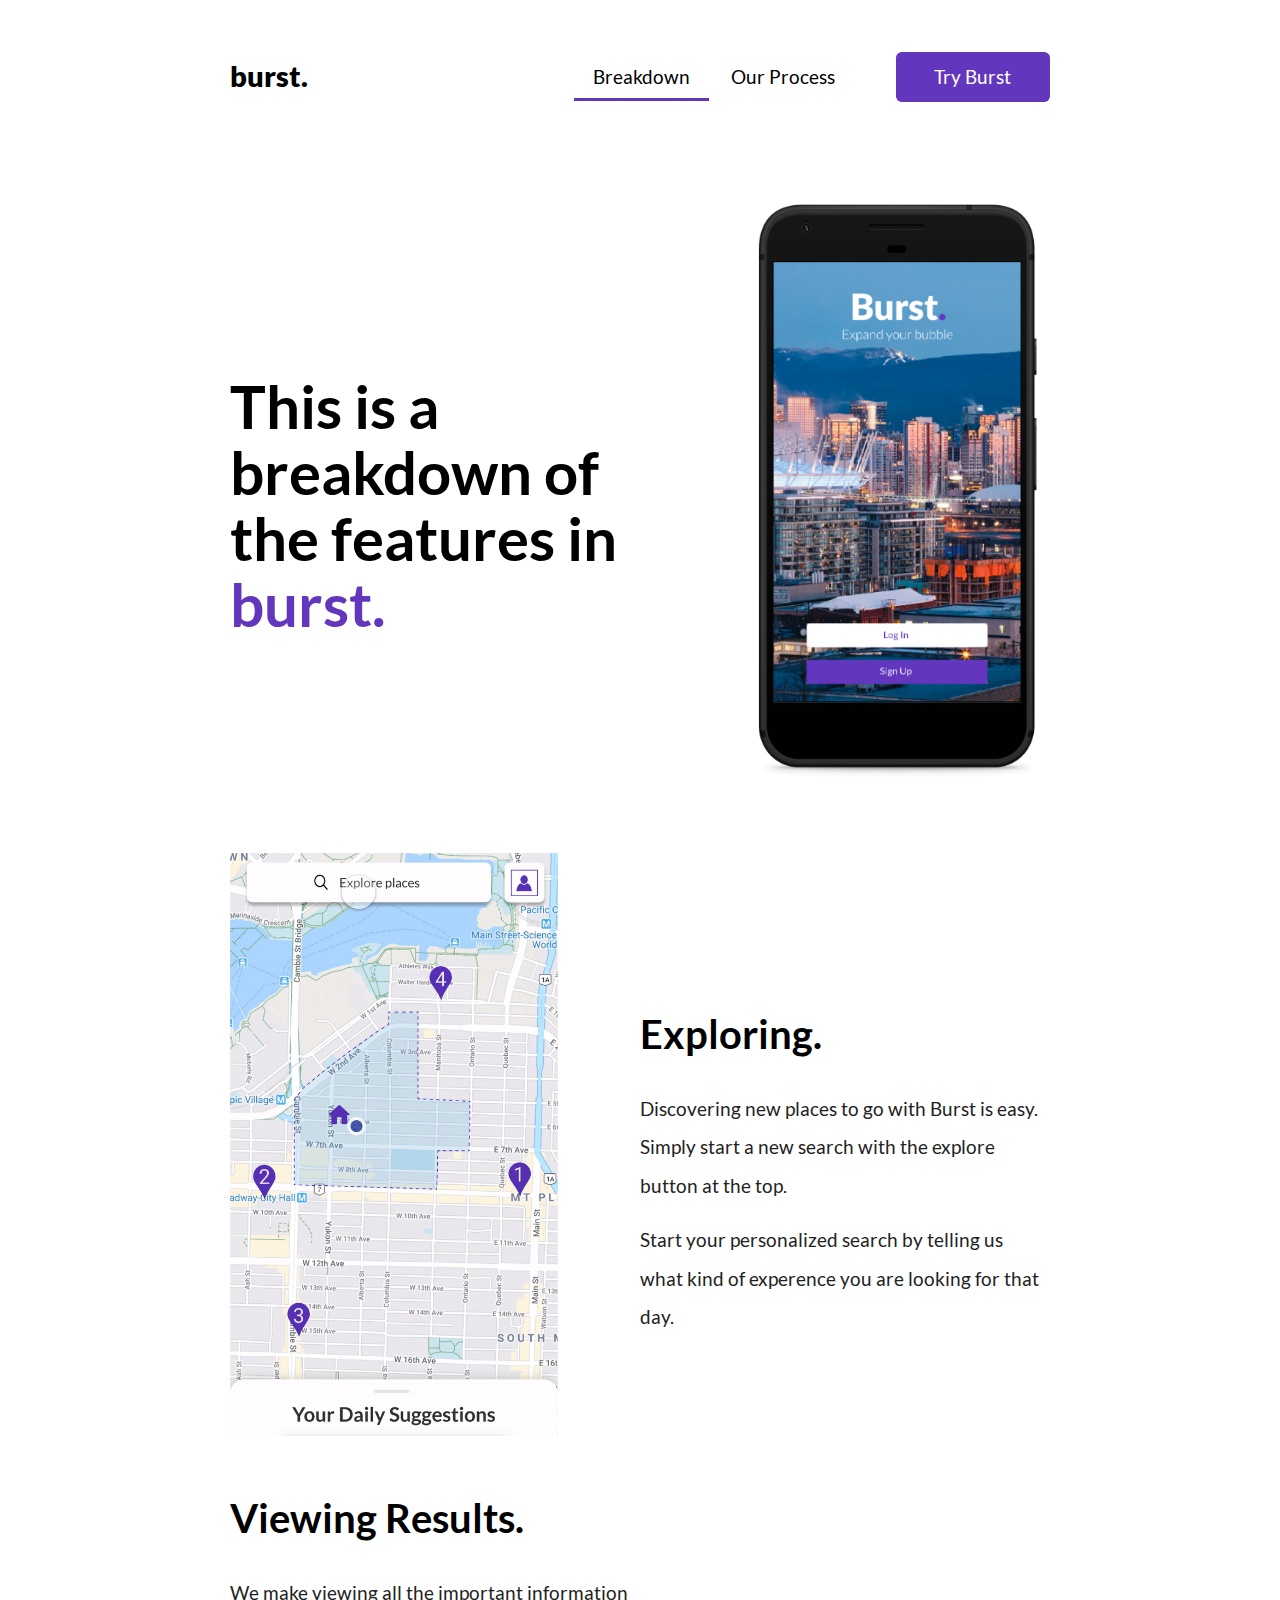
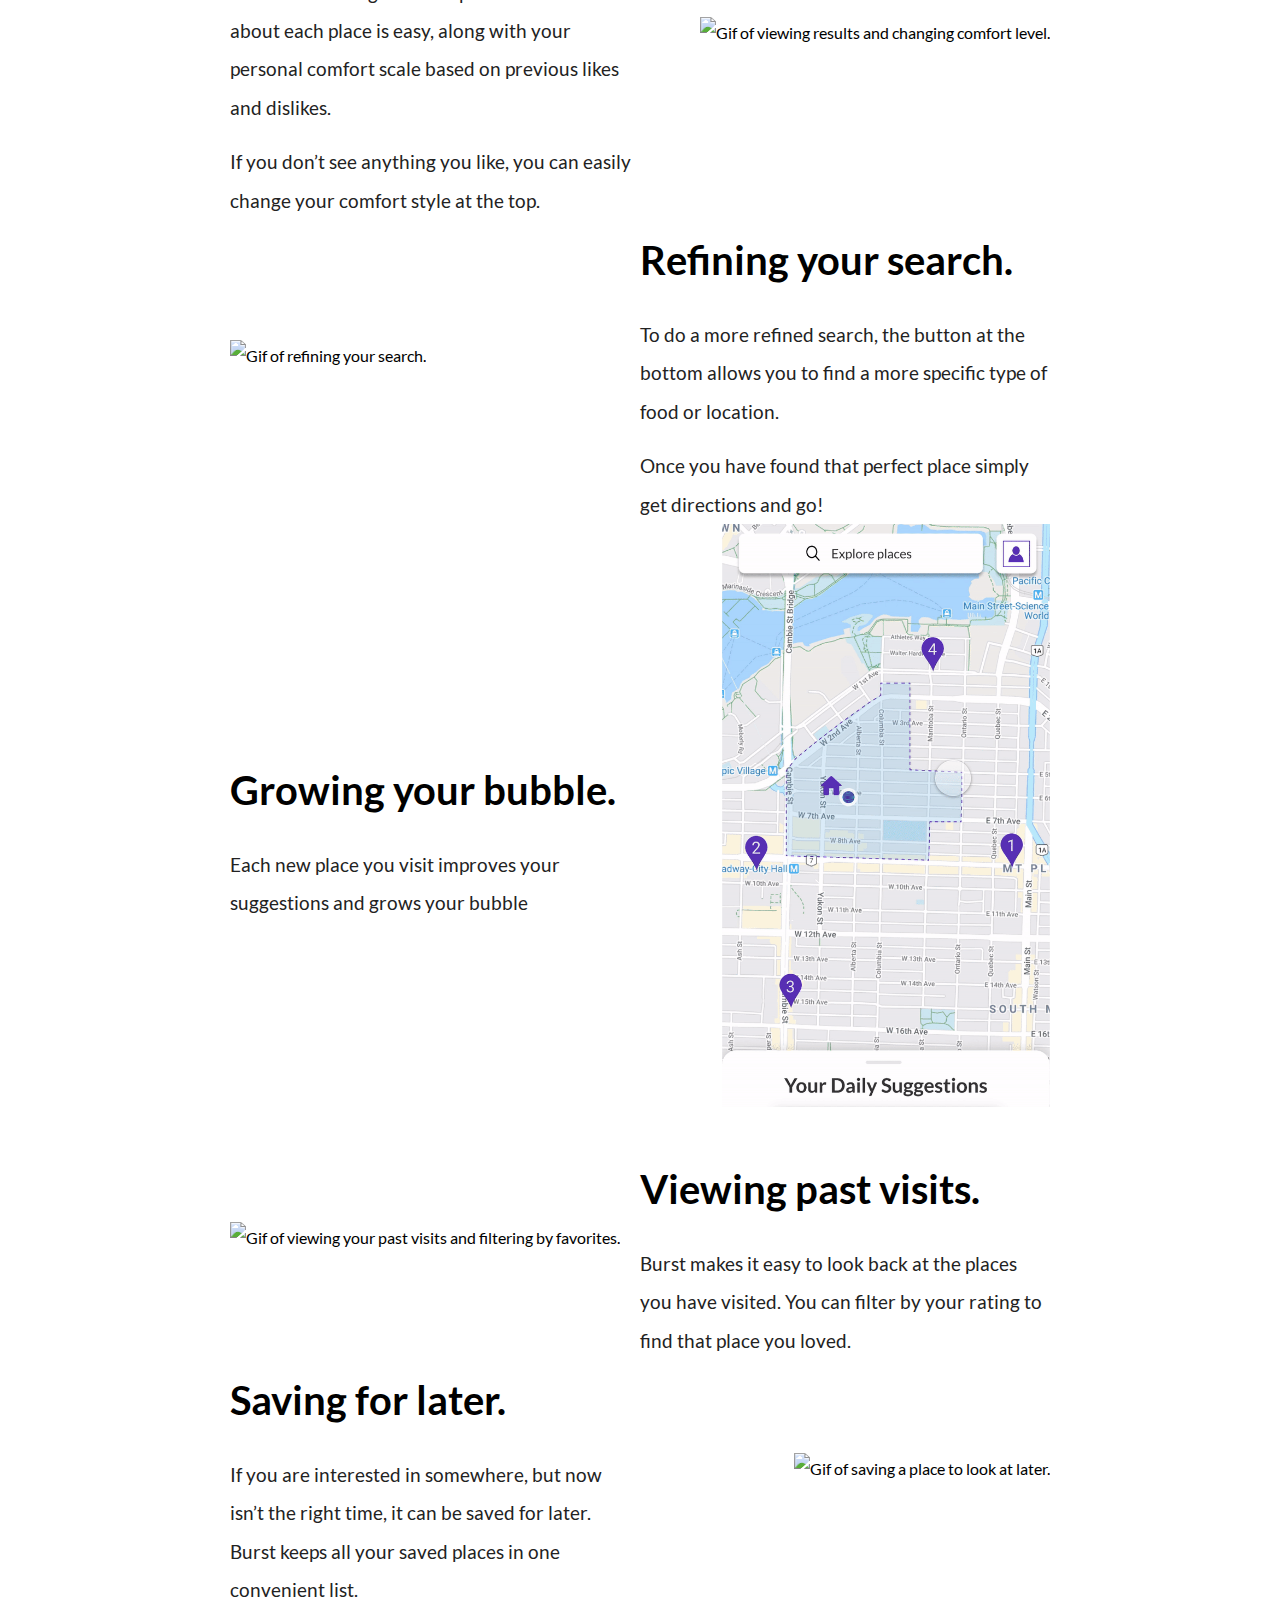
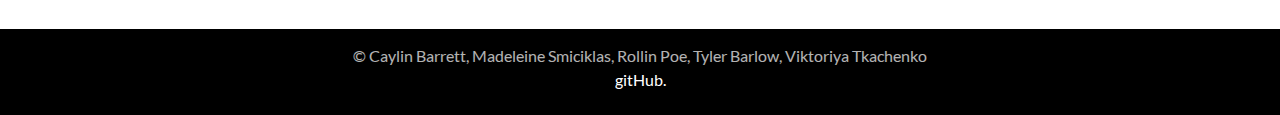
==== breakdown.html @ 26cb228e "Adding breakdown page" ====
<!DOCTYPE html>
<html lang="en" dir="ltr">

<head>
    <meta charset="utf-8">
    <meta name="viewport" content="width=device-width, initial-scale=1">
    <title>burst</title>
    <link rel="stylesheet" href="normalize.css">
    <link href="main.css" rel="stylesheet">

</head>

<body>
    <header>
        <a href="index.html" class="nav-logo">burst<span>.</span></a>
        <nav class="nav">
            <a href="breakdown.html" class="nav-link-2">Breakdown</a>
            <a href="process.html" class="nav-link">Our Process</a>
            <a href="https://cloud.protopie.io/p/48d55214b3" class="nav-button">Try Burst</a>
        </nav>
    </header>

    <!-- Process section start-->
    <div class="breakdown-container">
        <!--This is the banner-->
        <div class="breakdown-banner">
            <h1 class="banner-h1"> This is a breakdown of the features in
                <span class="highlighted-text">burst.</span></h1>
            <img src="img/breakdown_headerImg.png" alt="Mockup of home screen" height="600px">
        </div>

        <section>
            <div class="left-col">
                <img src="img/gifs/breakdown_letsStartExploring.gif" alt="Gif of the exploring experience">
            </div>
            <div class="right-col">
                <h2>Exploring.</h2>
                <p>Discovering new places to go with Burst is easy. Simply start a new search with the explore button at the top.</p>
                <p>Start your personalized search by telling us what kind of experence you are looking for that day.</p>
            </div>
        </section>

        <section>
            <div class="left-col">
                <h2>Viewing Results.</h2>
                <p>We make viewing all the important information about each place is easy, along with your personal comfort scale based on previous likes and dislikes.</p>
                <p>If you don’t see anything you like, you can easily change your comfort style at the top.</p>
            </div>
            <div class="right-col img-col">
                <img src="img/gifs//breakdown_changingComfort.gif" alt="Gif of viewing results and changing comfort level.">
            </div>
        </section>
        
        <section>
            <div class="left-col">
                <img src="img/gifs/breakdown_newSearch.gif" alt="Gif of refining your search.">
            </div>
            <div class="right-col">
                <h2>Refining your search.</h2>
                <p>To do a more refined search, the button at the bottom allows you to find a more specific type of food or location.</p>
                <p>Once you have found that perfect place simply get directions and go!</p>
            </div>
        </section>
        
        <section>
            <div class="left-col">
                <h2>Growing your bubble.</h2>
                <p>Each new place you visit improves your suggestions and grows your bubble</p>
            </div>
            <div class="right-col img-col">
                <img src="img/gifs/breakdown_growingArea.gif" alt="Gif of rating a visited place and your bubble growing on the map.">
            </div>
        </section>
        
        <section>
            <div class="left-col">
                <img src="img/gifs/breakdown_viewingFavorite.gif" alt="Gif of viewing your past visits and filtering by favorites.">
            </div>
            <div class="right-col">
                <h2>Viewing past visits.</h2>
                <p>Burst makes it easy to look back at the places you have visited. You can filter by your rating to find that place you loved.</p>
            </div>
        </section>
        
        <section>
            <div class="left-col">
                <h2>Saving for later.</h2>
                <p>If you are interested in somewhere, but now isn’t the right time, it can be saved for later. Burst keeps all your saved places in one convenient list.</p>
            </div>
            <div class="right-col img-col">
                <img src="img/gifs/breakdown_wantToVisit.gif" alt="Gif of saving a place to look at later.">
            </div>
        </section>
    </div>
    <footer>
        <div class="footer-2">
            <p class="names"> © Caylin Barrett, Madeleine Smiciklas, Rollin Poe, Tyler Barlow, Viktoriya Tkachenko</p>
            <a href="https://github.com/tkachenk1/Website-for-IAT-334-">gitHub.</a>
        </div>
    </footer>
</body>

</html>
---- main.css ----
*,
  *::after,
  *::before {
      box-sizing: border-box;
  }

  * {
      margin: 0;
      padding: 0;
      text-decoration: none;
  }


  /* ~~~ FONTS ~~~ */


  @font-face {
      font-family: 'Lato';
      font-weight: 300;
      /* LIGHT */
      font-style: normal;
      src: url('../fonts/Lato-Light.ttf');
      src: url('../fonts/Lato-Light.ttf?#iefix') format('embedded-opentype');
  }

  @font-face {
      font-family: 'Lato';
      font-weight: 400;
      /* REGULAR */
      font-style: normal;
      src: url('../fonts/Lato-Regular.ttf');
      src: url('../fonts/Lato-Light.ttf?#iefix') format('embedded-opentype');
  }

  @font-face {
      font-family: 'Lato';
      font-weight: 700;
      /* BOLD */
      font-style: normal;
      src: url('../fonts/Lato-Bold.ttf');
      src: url('../fonts/Lato-Light.ttf?#iefix') format('embedded-opentype');
  }

  @font-face {
      font-family: 'Lato';
      font-weight: 900;
      /* BLACK */
      font-style: normal;
      src: url('../fonts/Lato-Black.ttf');
      src: url('../fonts/Lato-Light.ttf?#iefix') format('embedded-opentype');
  }


  /* ~~~ MAIN ~~~ */


  body {
      font-family: "Lato", Arial, sans-serif;
      font-size: 1em;
      line-height: 2;
      min-height: 80vh;
  }

  p {
      font-size: 1.2em;
      white-space: pre-line;
      color: #222222;
  }


  /* ~~~ NAVIGATION ~~~ */


  header {
      display: -webkit-box;
      display: -moz-box;
      display: -ms-flexbox;
      display: -webkit-flex;
      -webkit-flex-wrap: wrap;

      display: flex;
      justify-content: space-between;
      align-items: center;
      padding: 3em 18%;
      flex-wrap: wrap;
  }

  /* Our Process */
  .nav-link {
      font-size: 1.2em;
      padding: .1em 1em;
      font-weight: 400;
      display: inline-block;
      text-decoration: none;
      color: black;
      position: relative;
  }

  /* Learned border bottom nav link: https://www.w3schools.com/howto/howto_css_navbar_border.asp */
  .nav-link-2 {
      font-size: 1.2em;
      padding: .1em 1em;
      font-weight: 400;
      display: inline-block;
      text-decoration: none;
      color: black;
      position: relative;

      border-bottom: 3px solid #6237BD;
  }

  /* Try Burst */
  .nav-button {
      font-size: 1.2em;
      padding: .3em 2em;
      font-weight: 400;
      display: inline-block;
      text-decoration: none;
      color: white;
      position: relative;
      background: #6237BD;
      border-radius: .3em;
      margin-left: 2em;
  }

  .nav-logo {
      font-size: 1.8em;
      font-weight: 900;
      text-decoration: none;
      color: black;
  }

  .nav-button:hover {
      opacity: 70%;
      transition: .3s;
  }

  .nav-link:hover {
      opacity: 60%;
      transition: .3s;
  }

  .nav-logo:hover {
      /*      opacity: 60%;*/
      color: #636363;
      transition: .3s;
  }

  .nav-logo:hover span {
      color: #6237BD;
  }


  /* ~~~ LANDING PAGE CONTENT ~~~ */

  .index-container {
      display: -webkit-box;
      display: -moz-box;
      display: -ms-flexbox;
      display: -webkit-flex;
      -webkit-flex-wrap: wrap;
      display: flex;

      justify-content: center;
      align-items: center;

      padding: 1.2em 17%;
      flex-wrap: wrap;
      text-align: center;
  }

  .three-grid {

      width: 100%;
      max-width: 1000px;
      margin-left: auto;
      margin-right: auto;

      display: -webkit-box;
      display: -moz-box;
      display: -ms-flexbox;
      display: -webkit-flex;
      display: flex;
      -webkit-flex-wrap: wrap;
      flex-wrap: wrap;

      justify-content: space-around;

  }

  .icon-with-text {

      position: relative;
      padding: 4em;


      display: -webkit-box;
      display: -moz-box;
      display: -ms-flexbox;
      display: -webkit-flex;
      -webkit-flex-wrap: wrap;
      flex-wrap: wrap;

      flex-direction: column;

      justify-content: space-between;
  }

  .hero-container {
      position: relative;
      height: auto;
      padding-bottom: 0;

      overflow-y: hidden;
  }

  .hero-content {
      position: absolute;
      left: 0px;
      top: 0px;
      width: 100%;
      height: auto;
      padding: 6rem 14%;

      display: flex;
      justify-content: space-around;

      overflow-y: hidden;
  }

  .hero-content img {
      width: 35%;
      height: auto;
  }

  .hero-content h1 {
      color: white;
      font-size: 3rem;
      line-height: 4rem;
      width: 40%;
  }

  .hero-content img {
      padding-top: 2rem;
  }

  .banner-img {
      max-width: 100%;
      height: auto;
      /*  padding-bottom: 3em;*/
  }

  .burst-description {
      display: flex;
      flex-direction: column;
      justify-content: center;
      align-items: center;
  }

  .line-img {
      width: 50%;
      padding-top: 1em;
      padding-bottom: 2em;
  }

  .index-p {
      padding-bottom: 4em;
  }

  .highlighted-text {
      color: #6237BD;
  }

  .banner-h1 {
      white-space: pre-line;
      display: block;
      padding-top: 0;
      margin-bottom: 0;
  }

  .banner-h1-2 {
      white-space: pre-line;
      display: block;
      padding-top: 3em;
  }

  .grey-p {
      color: #636363;
  }

  .icon-img {
      width: 100%;
      position: relative;

  }

  .p-bold {
      font-weight: 700;
      text-align: center;
      display: block;
      padding-top: 1em;
  }

  .short-para {
      font-size: 1em;
      white-space: pre-line;
      text-align: center;
      padding-top: 1em;
  }

  .gif-with-text {
      position: relative;
      padding: 1em;


      display: -webkit-box;
      display: -moz-box;
      display: -ms-flexbox;
      display: -webkit-flex;
      -webkit-flex-wrap: wrap;
      flex-wrap: wrap;

      flex-direction: column;

      justify-content: space-between;
  }

  .gif {}

  .gif-caption {
      font-size: 1em;
      white-space: pre-line;
      text-align: center;
      padding-top: 1em;
  }

  /* ~~~ FOOTER ~~~ */

  .footer-1 {
      display: -webkit-box;
      display: -moz-box;
      display: -ms-flexbox;
      display: -webkit-flex;
      -webkit-flex-wrap: wrap;
      display: block;
      justify-content: space-between;
      padding: 1.2em 10%;
      flex-wrap: wrap;
      -webkit-flex-wrap: wrap;
      text-align: center;
      background-color: #6237BD;
      padding-bottom: 4em;
      margin-top: 4em;
  }

  .footer-2 {
      display: -webkit-box;
      display: -moz-box;
      display: -ms-flexbox;
      display: -webkit-flex;
      -webkit-flex-wrap: wrap;
      display: block;
      justify-content: space-between;
      padding: 1.2em 10%;
      flex-wrap: wrap;
      -webkit-flex-wrap: wrap;
      text-align: center;
      background-color: black;
  }

.footer-2 a {
    color: white;
}

.footer-2 a:hover {
    border-bottom: 1px solid white;
}

  .footer-h2 {
      color: white;
      font-weight: 400;
      padding-bottom: 1em;
      padding-top: 1em;
  }

  .footer-button {
      font-weight: 300;
      font-size: 1.2em;
      color: white;
      padding: .7em 1.5em;
      text-decoration: none;
      border-radius: 4px;
      border: 1px solid white;
  }

  .footer-button:hover {
      background-color: #7649d6;
      transition: .3s;
  }

  .names {
      line-height: 1;
      font-size: 1em;
      color: white;
      opacity: 70%;
  }


  /* ~~~ LANDING PAGE CONTENT for PROCESS ~~~ */
  .process-container,
  .breakdown-container {
      display: -webkit-box;
      display: -moz-box;
      display: -ms-flexbox;
      display: -webkit-flex;
      -webkit-flex-wrap: wrap;
      display: flex;

      justify-content: left;
      align-items: center;

      padding: 1.2em 18%;
      flex-wrap: wrap;
      text-align: left;
  }

  .process-container img,
  .breakdown-container img {
      margin-bottom: 2rem;
  }

  .process-container h1,
  .breakdown-container h1 {
      margin-top: 5rem;
  }

  .process-container section p,
      {
      margin-bottom: 2rem;
  }

  .research-twocol {
      display: flex;
      justify-content: space-between;
  }

  .research-twocol div {
      width: 45%;
      padding: 2rem 0;
  }

  .research-twocol p {
      padding-top: 1rem;
      color: #494949;
      font-style: italic;
  }

  .interactive-mockup {
      display: flex;
      flex-direction: column;
  }

  .interactive-mockup img {
      align-self: center;
  }

  .research-twocol p:first-of-type {
      padding-top: 0;
  }

  .process-container .fullwidth-img {
      width: 100%;
  }

  .process-banner,
  .breakdown-banner {
      width: 100%;
      margin: 0 auto;
      margin-bottom: 2rem;
      padding-top: 1rem;

      display: flex;
      justify-content: space-between;
      align-items: center;

      font-family: Lato-black.ttf;
      font-style: normal;
      font-weight: bold;
      font-size: 30px;
      line-height: 66px;

      color: #000000;
  }

  .process-banner h1 {
      margin-top: 0;
      margin-right: 1.5rem;
  }

  .breakdown-banner h1 {
      margin-top: 0;
      margin-right: 5rem;
  }

  .usertesting .three-col-img,
  .design-solutions .three-col-img {
      display: flex;
      justify-content: space-between;
      width: 100%;
  }

  .usertesting div,
  .design-solutions div {
      width: 25%;
  }

  .usertesting img,
  .design-solutions img {
      width: 100%;
  }

  .usertesting figcaption,
  .design-solutions figcaption {
      line-height: 1.3rem;
      text-align: center;
      color: #545454;
  }

  .final-product a {
      color: #6237BD;
      text-decoration: none;
  }

  .final-product a:hover {
      border-bottom: 2px solid #6237BD;
  }

  /* ~~~ Process End ~~~ */

/* ~~~ Start breakdown page ~~~ */

.breakdown-container h2 {
    font-size: 2.5rem;
    font-weight: 700;
}

.breakdown-container p {
    margin-top: 1rem;
}

.breakdown-container section {
    display: flex;
    justify-content: space-between;
    align-items: center;
}

.breakdown-container section .left-col, 
.breakdown-container section .right-col {
    width: 50%;
}

.breakdown-container section img {
    width: 80%;
}

.breakdown-container section .img-col {
    text-align: right;
}

/* ~~~ End breakdown page ~~~ */


  .highlighted-text-grey {
      color: grey;
  }


  .two-columns {
      max-width: 85%;
      margin-left: auto;
      margin-right: auto;

      display: -webkit-box;
      display: -moz-box;
      display: -ms-flexbox;
      display: -webkit-flex;
      display: flex;
      -webkit-flex-wrap: wrap;
      flex-wrap: wrap;

      justify-content: space-between;
  }


  .title-with-para {
      padding-left: 2em;
      position: relative;

      display: -webkit-box;
      display: -moz-box;
      display: -ms-flexbox;
      display: -webkit-flex;
      -webkit-flex-wrap: wrap;
      flex-wrap: wrap;

      flex-direction: column;
  }

  .p-bold-purple {

      color: #6237BD;
      font-weight: 700;
      text-align: left;
      display: block;
      padding-top: 1em;
  }

  .short-para-citation {
      white-space: pre-line;
      text-align: left;
      padding-top: 1em;
  }

  /* ~~~ Media Queries ~~~ */
  @media (max-width: 1200px) {
      .process-container {
          padding: 1.2em 5%;
      }

      .breakdown-container {
          padding: 1.2em 5%;
      }

      header {
          justify-content: space-between;
          padding: 5%;
      }
  }
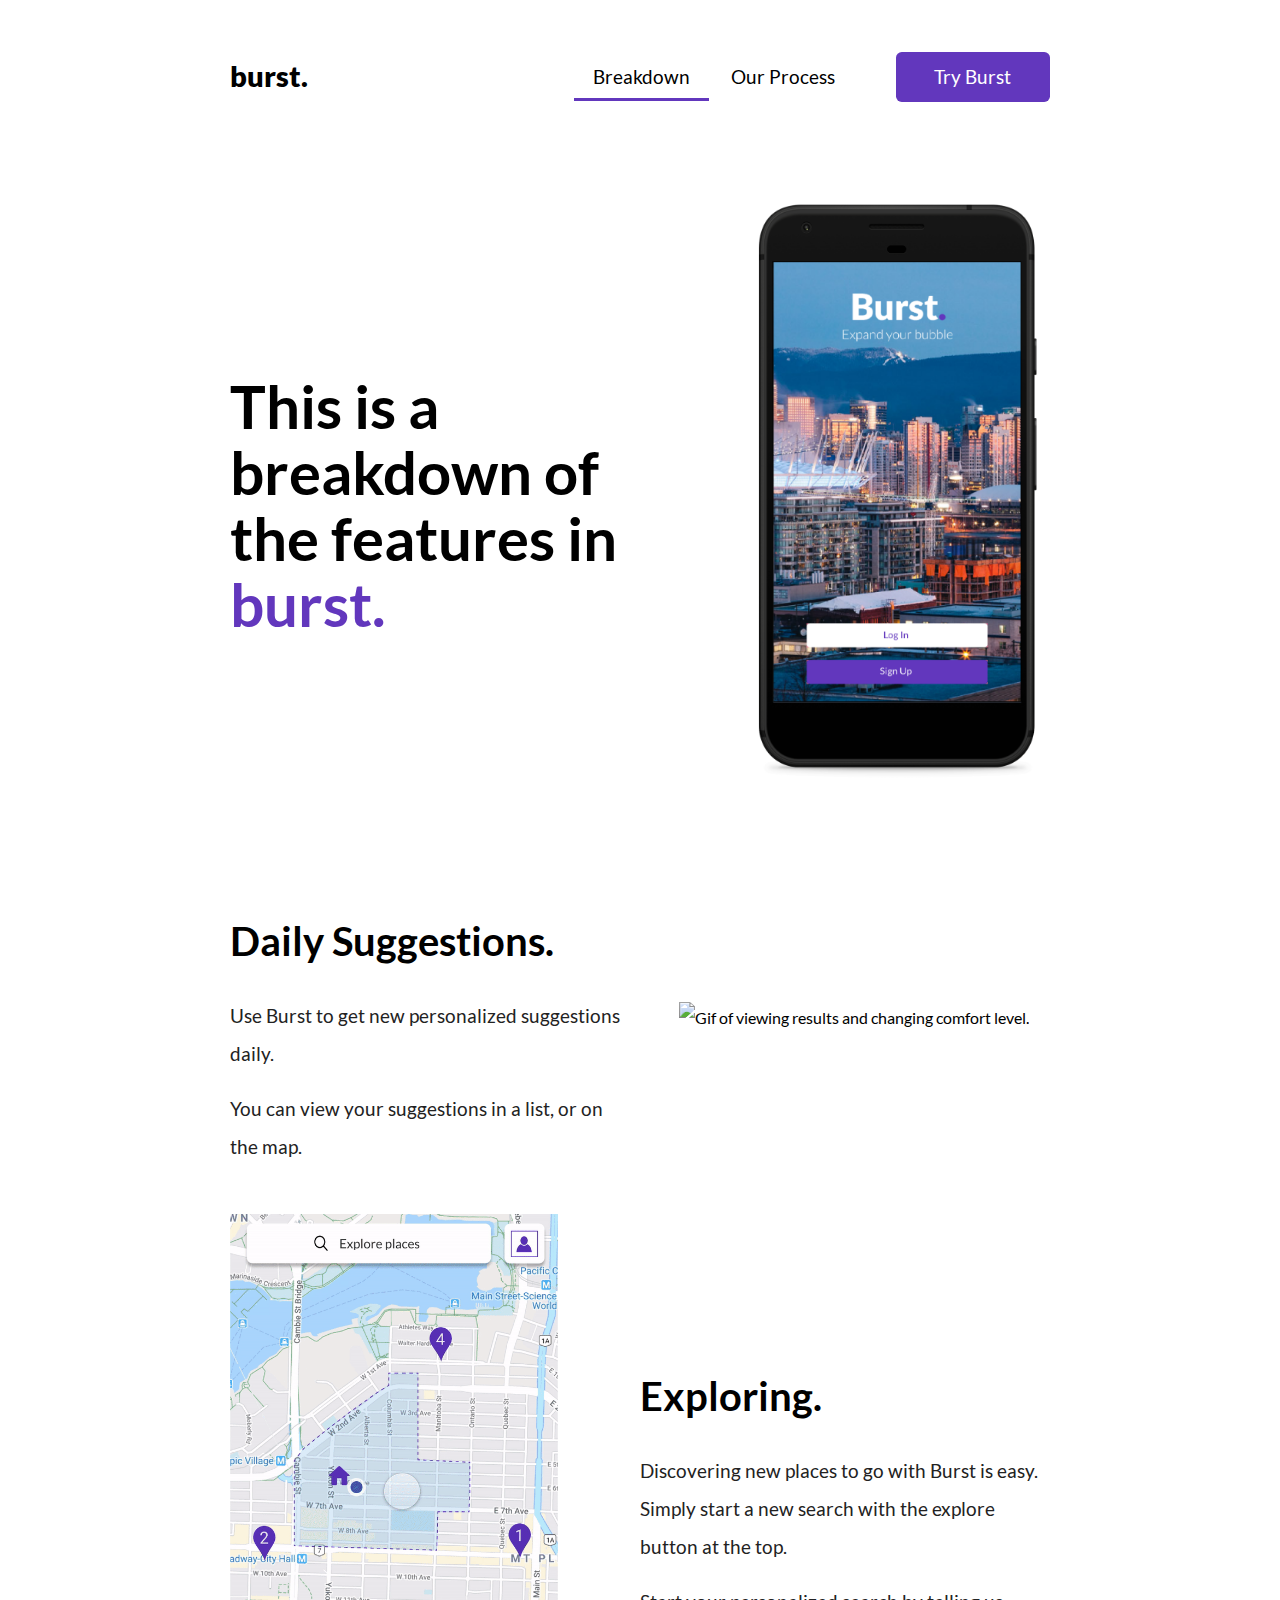
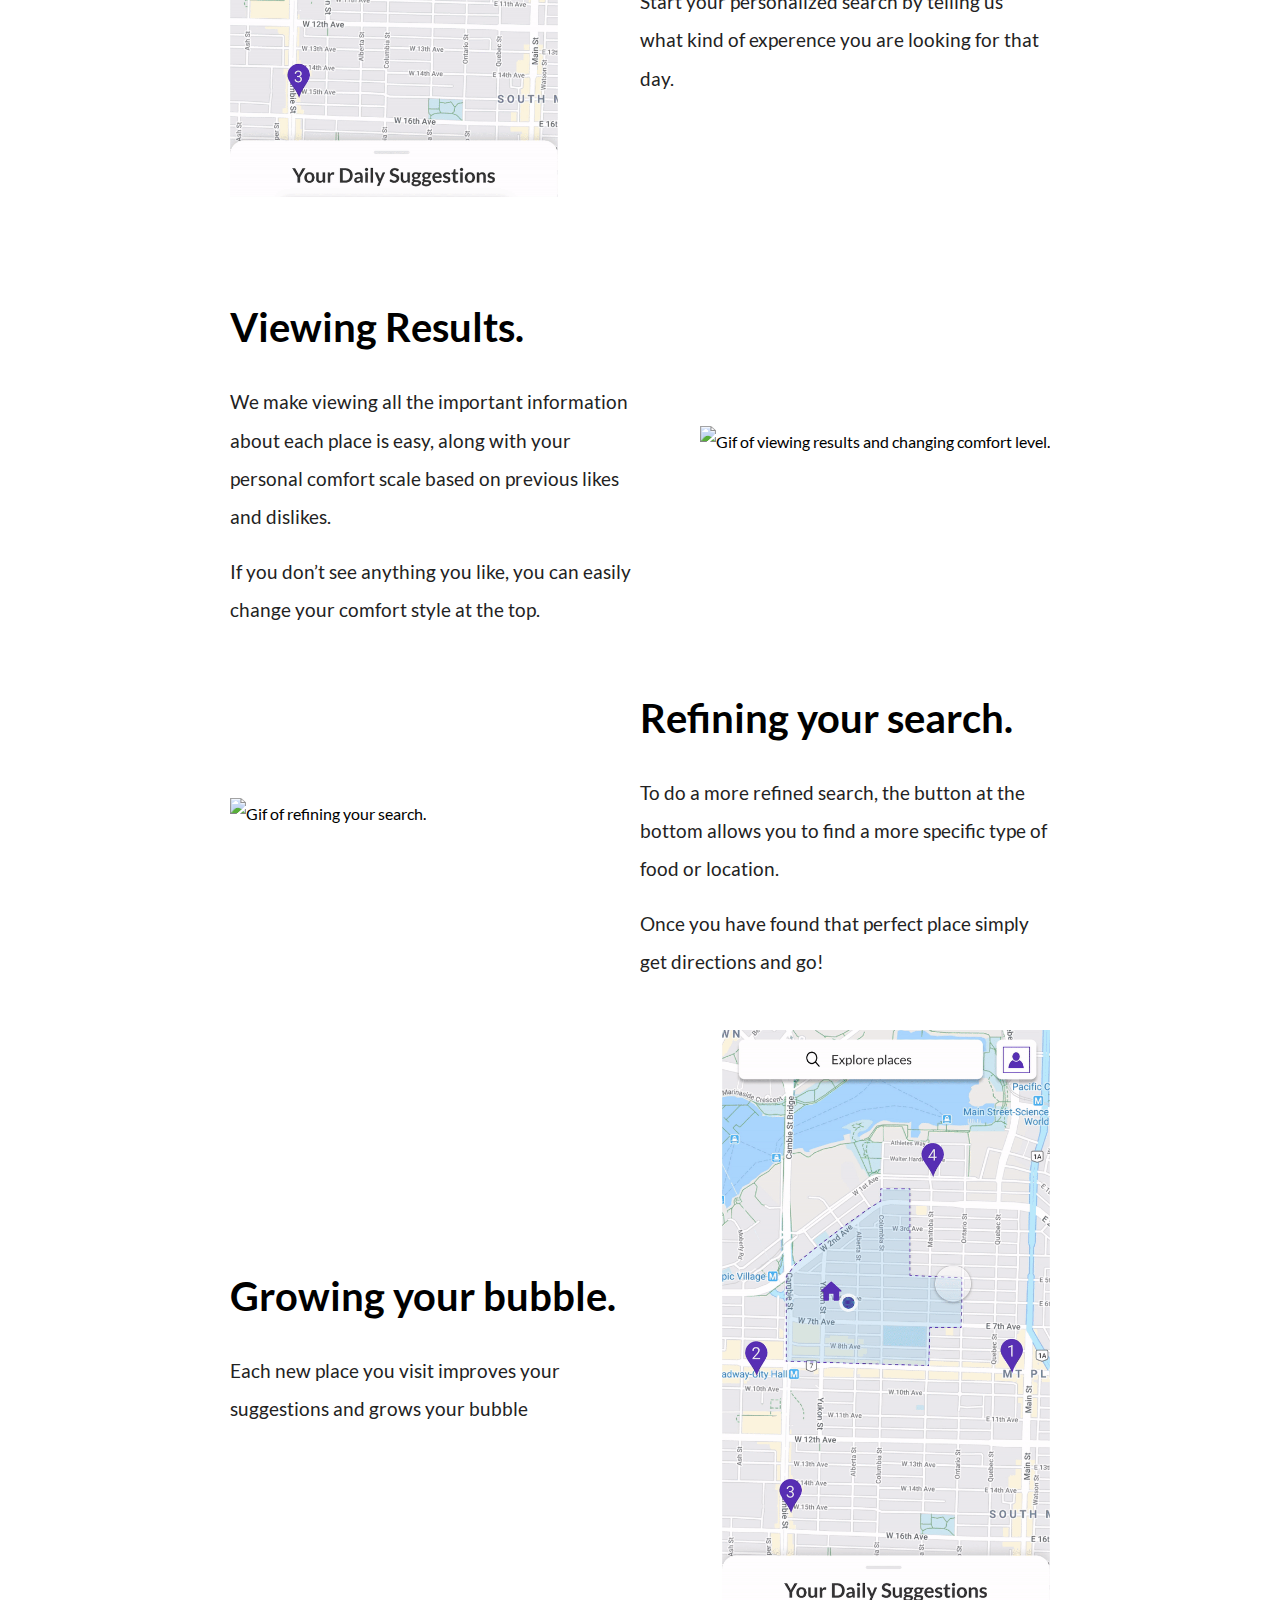
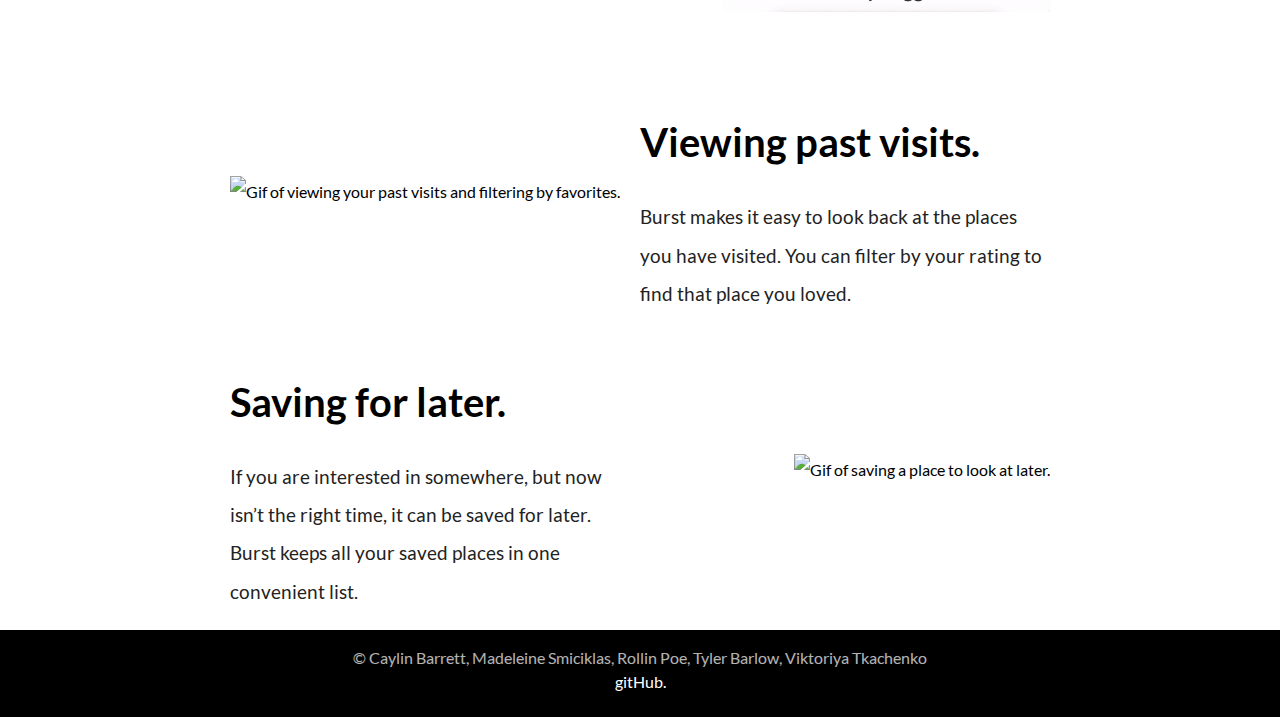
==== commit ba5ffffe: "Fixing gifs and adding section" ====
--- a/breakdown.html
+++ b/breakdown.html
@@ -16,7 +16,7 @@
         <nav class="nav">
             <a href="breakdown.html" class="nav-link-2">Breakdown</a>
             <a href="process.html" class="nav-link">Our Process</a>
-            <a href="https://cloud.protopie.io/p/48d55214b3" class="nav-button">Try Burst</a>
+            <a href="https://cloud.protopie.io/p/085b4a9111" class="nav-button">Try Burst</a>
         </nav>
     </header>
 
@@ -28,6 +28,17 @@
                 <span class="highlighted-text">burst.</span></h1>
             <img src="img/breakdown_headerImg.png" alt="Mockup of home screen" height="600px">
         </div>
+        
+        <section>
+            <div class="left-col">
+                <h2>Daily Suggestions.</h2>
+                <p>Use Burst to get new personalized suggestions daily.</p>
+                <p>You can view your suggestions in a list, or on the map.</p>
+            </div>
+            <div class="right-col img-col">
+                <img src="img/gifs/breakdown_suggestions.gif" alt="Gif of viewing results and changing comfort level.">
+            </div>
+        </section>
 
         <section>
             <div class="left-col">
--- a/main.css
+++ b/main.css
@@ -222,6 +222,9 @@
       height: auto;
       padding: 6rem 14%;
 
+      display: -webkit-box;
+      display: -moz-box;
+      display: -ms-flexbox;
       display: flex;
       justify-content: space-around;
 
@@ -251,6 +254,9 @@
   }
 
   .burst-description {
+      display: -webkit-box;
+      display: -moz-box;
+      display: -ms-flexbox;
       display: flex;
       flex-direction: column;
       justify-content: center;
@@ -440,6 +446,9 @@
   }
 
   .research-twocol {
+      display: -webkit-box;
+      display: -moz-box;
+      display: -ms-flexbox;
       display: flex;
       justify-content: space-between;
   }
@@ -456,6 +465,9 @@
   }
 
   .interactive-mockup {
+      display: -webkit-box;
+      display: -moz-box;
+      display: -ms-flexbox;
       display: flex;
       flex-direction: column;
   }
@@ -505,6 +517,9 @@
   .usertesting .three-col-img,
   .design-solutions .three-col-img {
       display: flex;
+      display: -webkit-box;
+      display: -moz-box;
+      display: -ms-flexbox;
       justify-content: space-between;
       width: 100%;
   }
@@ -552,7 +567,17 @@
     display: flex;
     justify-content: space-between;
     align-items: center;
-}
+    margin-top: 3rem;
+}
+
+/* 
+.breakdown-container section img {
+    border-top: 8px solid #6236BD;
+    border-left: 8px solid #4C52B2;
+    border-bottom: 8px solid #6236BD;
+    border-right: 8px solid #4C52B2;
+}
+*/
 
 .breakdown-container section .left-col, 
 .breakdown-container section .right-col {
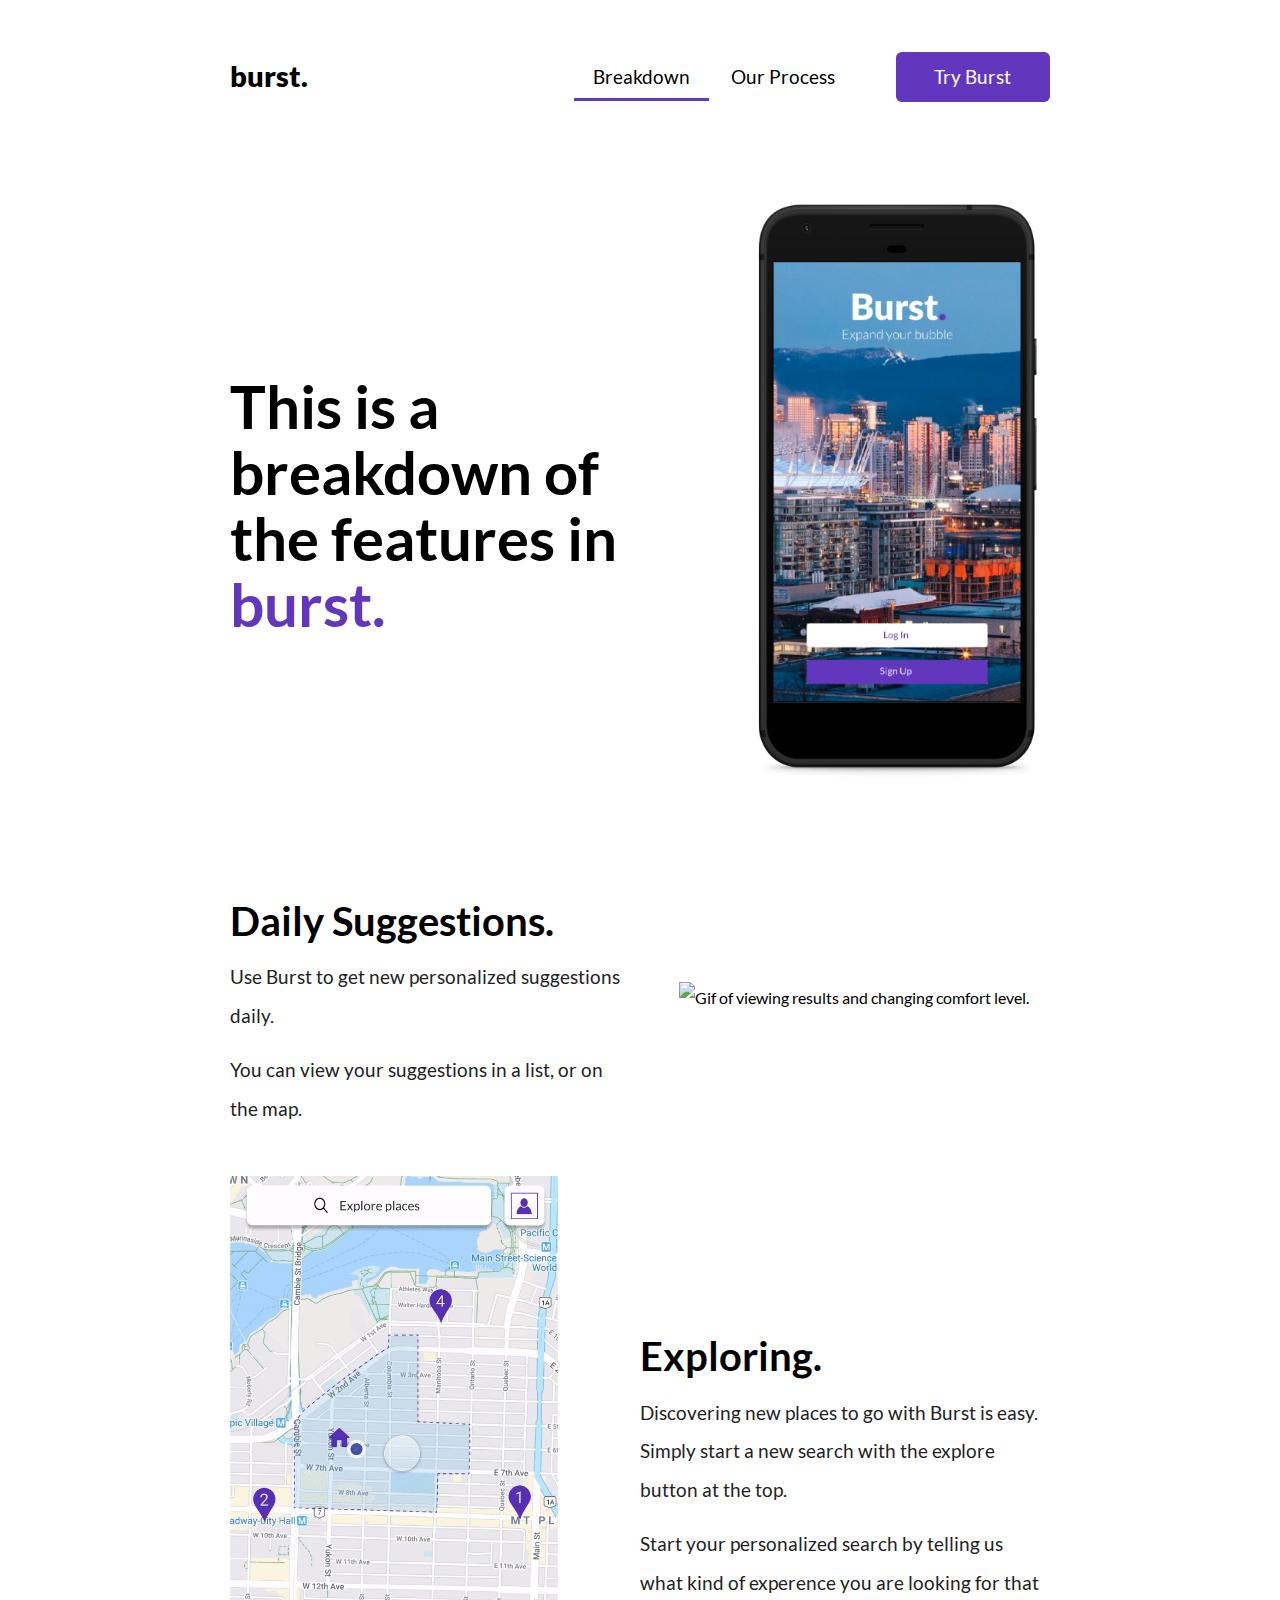
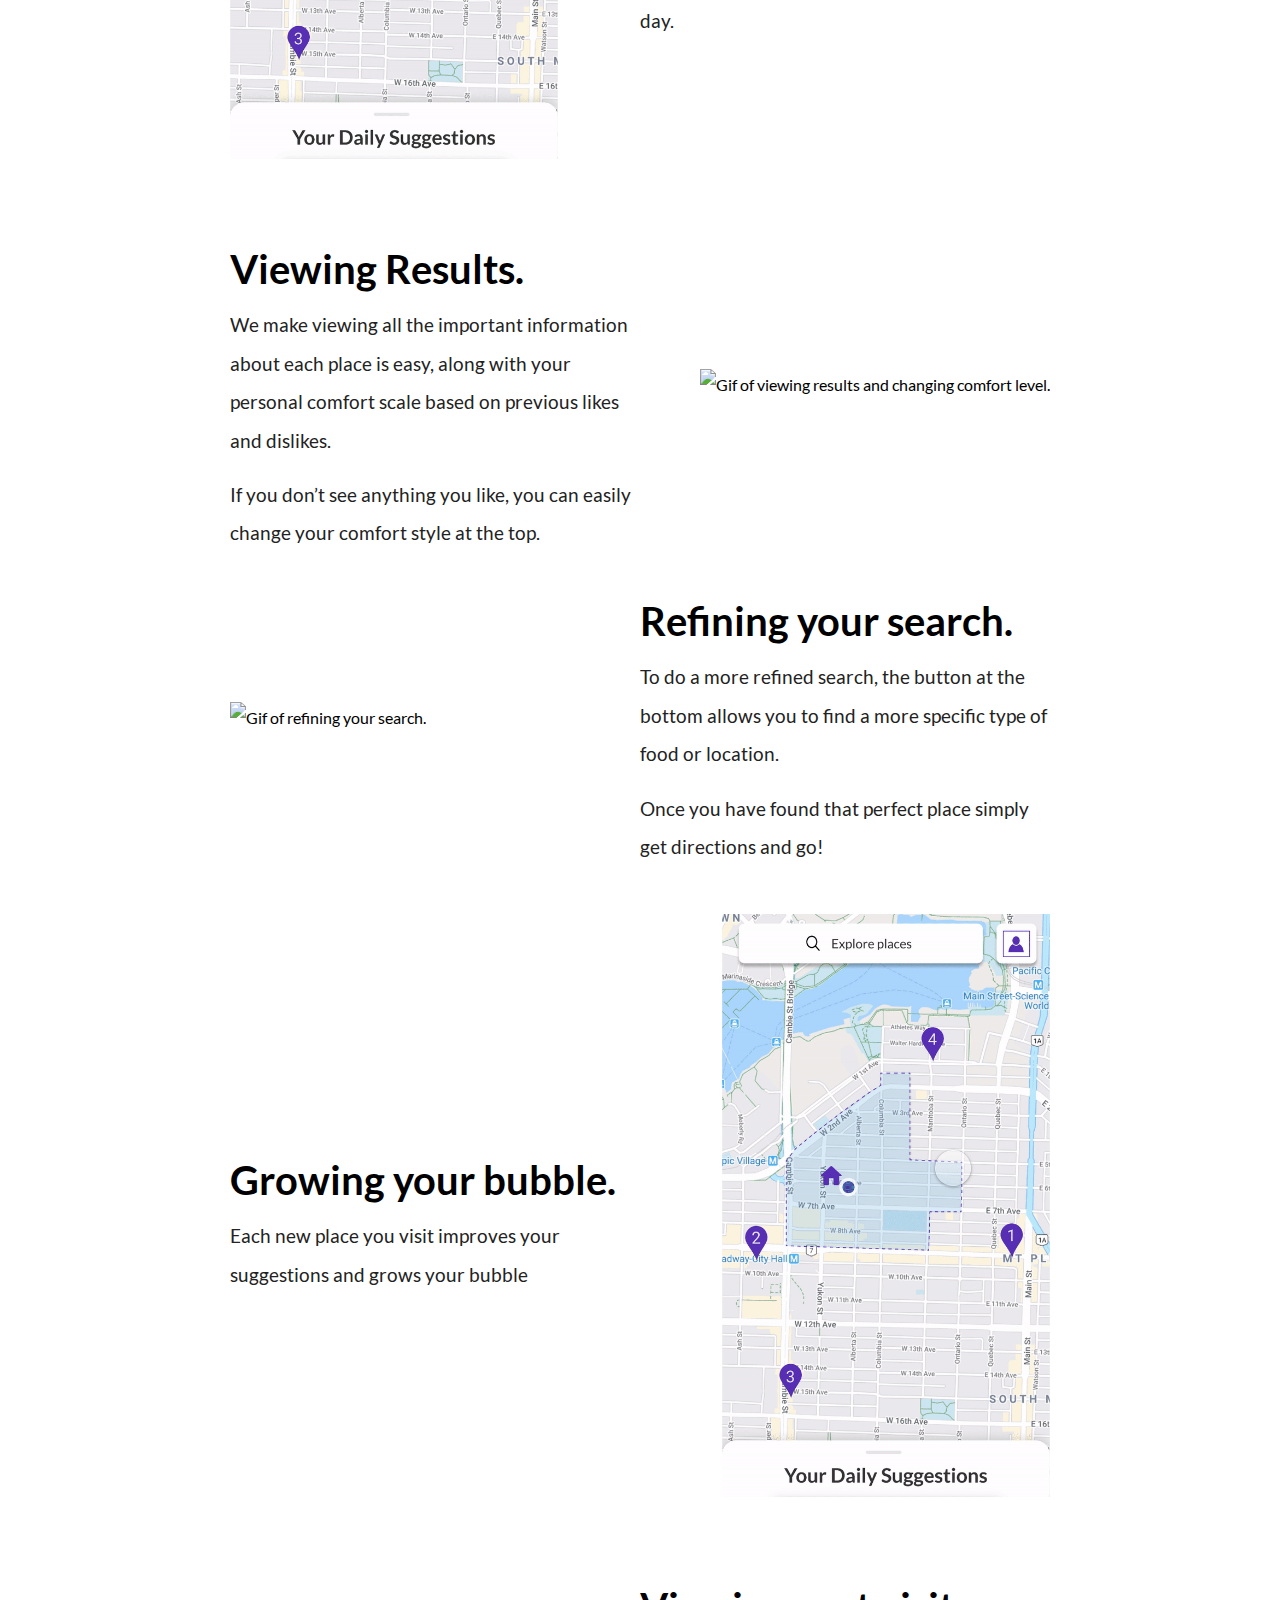
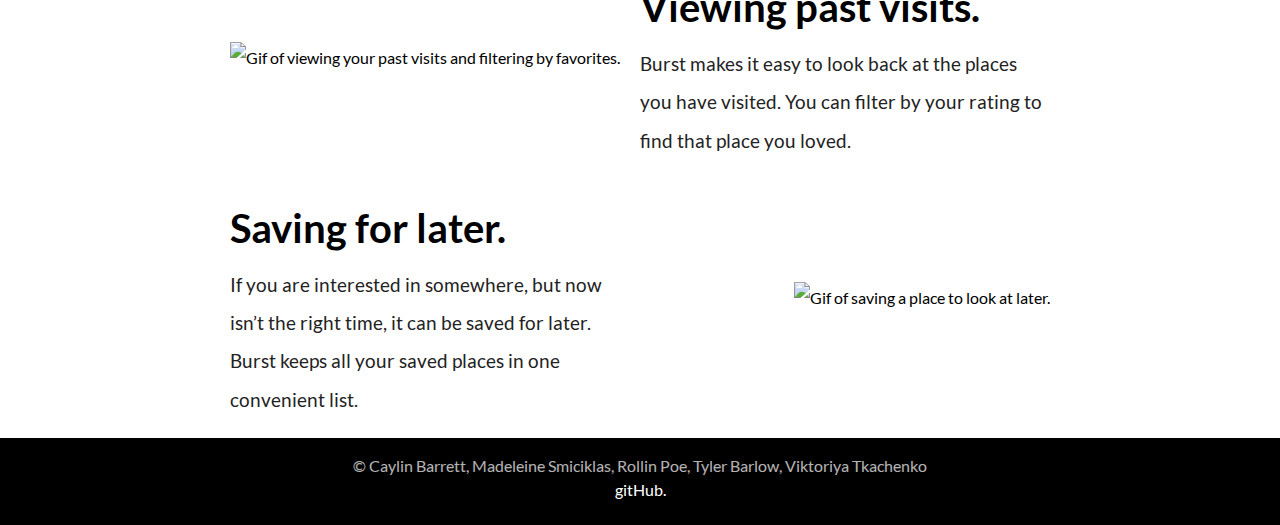
==== commit 015a62a4: "update later gif" ====
--- a/breakdown.html
+++ b/breakdown.html
@@ -36,6 +36,7 @@
                 <p>You can view your suggestions in a list, or on the map.</p>
             </div>
             <div class="right-col img-col">
+            	<!-- <img class="phone-overlay" src="img/phone_frame.png"> -->
                 <img src="img/gifs/breakdown_suggestions.gif" alt="Gif of viewing results and changing comfort level.">
             </div>
         </section>
@@ -99,13 +100,13 @@
                 <p>If you are interested in somewhere, but now isn’t the right time, it can be saved for later. Burst keeps all your saved places in one convenient list.</p>
             </div>
             <div class="right-col img-col">
-                <img src="img/gifs/breakdown_wantToVisit.gif" alt="Gif of saving a place to look at later.">
+                <img src="img/gifs/breakdown_later2.gif" alt="Gif of saving a place to look at later.">
             </div>
         </section>
     </div>
     <footer>
         <div class="footer-2">
-            <p class="names"> © Caylin Barrett, Madeleine Smiciklas, Rollin Poe, Tyler Barlow, Viktoriya Tkachenko</p>
+            <p class="names"> &copy; Caylin Barrett, Madeleine Smiciklas, Rollin Poe, Tyler Barlow, Viktoriya Tkachenko</p>
             <a href="https://github.com/tkachenk1/Website-for-IAT-334-">gitHub.</a>
         </div>
     </footer>
--- a/main.css
+++ b/main.css
@@ -374,13 +374,13 @@
       background-color: black;
   }
 
-.footer-2 a {
-    color: white;
-}
-
-.footer-2 a:hover {
-    border-bottom: 1px solid white;
-}
+  .footer-2 a {
+      color: white;
+  }
+
+  .footer-2 a:hover {
+      border-bottom: 1px solid white;
+  }
 
   .footer-h2 {
       color: white;
@@ -491,6 +491,9 @@
       margin-bottom: 2rem;
       padding-top: 1rem;
 
+      display: -webkit-box;
+      display: -moz-box;
+      display: -ms-flexbox;
       display: flex;
       justify-content: space-between;
       align-items: center;
@@ -516,10 +519,10 @@
 
   .usertesting .three-col-img,
   .design-solutions .three-col-img {
-      display: flex;
-      display: -webkit-box;
-      display: -moz-box;
-      display: -ms-flexbox;
+      display: -webkit-box;
+      display: -moz-box;
+      display: -ms-flexbox;
+      display: flex;
       justify-content: space-between;
       width: 100%;
   }
@@ -552,25 +555,29 @@
 
   /* ~~~ Process End ~~~ */
 
-/* ~~~ Start breakdown page ~~~ */
-
-.breakdown-container h2 {
-    font-size: 2.5rem;
-    font-weight: 700;
-}
-
-.breakdown-container p {
-    margin-top: 1rem;
-}
-
-.breakdown-container section {
-    display: flex;
-    justify-content: space-between;
-    align-items: center;
-    margin-top: 3rem;
-}
-
-/* 
+  /* ~~~ Start breakdown page ~~~ */
+
+  .breakdown-container h2 {
+      font-size: 2.5rem;
+      font-weight: 700;
+      line-height: 2.6rem;
+  }
+
+  .breakdown-container p {
+      margin-top: 1rem;
+  }
+
+  .breakdown-container section {
+      display: -webkit-box;
+      display: -moz-box;
+      display: -ms-flexbox;
+      display: flex;
+      justify-content: space-between;
+      align-items: center;
+      margin-top: 3rem;
+  }
+
+  /* 
 .breakdown-container section img {
     border-top: 8px solid #6236BD;
     border-left: 8px solid #4C52B2;
@@ -579,20 +586,31 @@
 }
 */
 
-.breakdown-container section .left-col, 
-.breakdown-container section .right-col {
-    width: 50%;
-}
-
-.breakdown-container section img {
-    width: 80%;
-}
-
-.breakdown-container section .img-col {
-    text-align: right;
-}
-
-/* ~~~ End breakdown page ~~~ */
+  .breakdown-container section .left-col,
+  .breakdown-container section .right-col {
+      width: 50%;
+      position: relative;
+  }
+
+  .breakdown-container section img {
+      width: 80%;
+  }
+
+  .breakdown-container section .img-col {
+      text-align: right; 
+  }
+
+  .breakdown-container section .phone-overlay {
+      text-align: right; 
+      /*width: 100%;
+      height: 100%;*/          
+      position: absolute;
+      top: 0;
+      left: 0;
+      z-index: 9;
+  }
+
+  /* ~~~ End breakdown page ~~~ */
 
 
   .highlighted-text-grey {
@@ -632,7 +650,6 @@
   }
 
   .p-bold-purple {
-
       color: #6237BD;
       font-weight: 700;
       text-align: left;
@@ -661,3 +678,4 @@
           padding: 5%;
       }
   }
+  }
